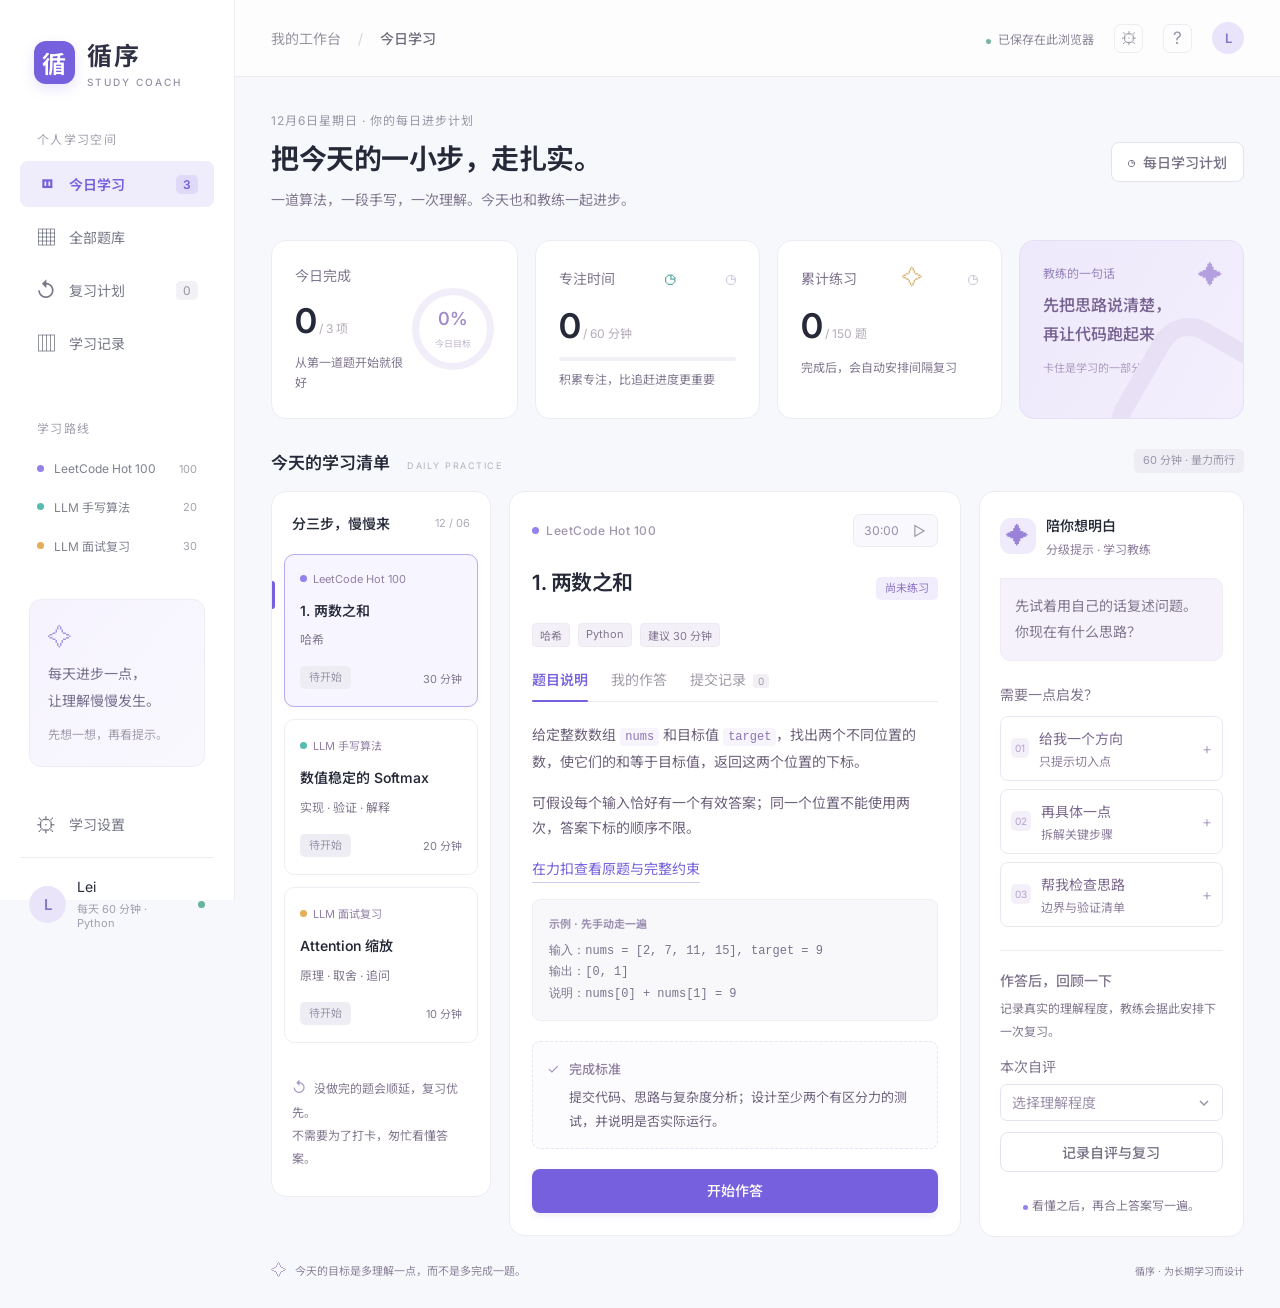
==== web/index.html @ 9d4f483c "Build Chinese study workspace with daily practice, drafts, hints and spaced review" ====
<!doctype html>
<html lang="zh-CN">
<head>
<meta charset="UTF-8"><meta name="viewport" content="width=device-width, initial-scale=1.0">
<meta name="theme-color" content="#7762e8"><meta name="description" content="Hot 100 与 LLM 的每日学习工作台：作答、分级提示、专注与间隔复习。">
<title>循序 · 你的算法学习教练</title>
<link rel="icon" href="./icon.svg" type="image/svg+xml"><link rel="stylesheet" href="./style.css">
</head>
<body>
<aside class="sidebar">
<a class="brand" href="#today"><span class="brand-mark">循</span><span>循序<small>STUDY COACH</small></span></a>
<div class="workspace-label">个人学习空间</div>
<nav aria-label="主导航">
<button data-view="today" class="nav-item active"><span>◫</span>今日学习<span class="nav-badge" id="today-count">3</span></button>
<button data-view="bank" class="nav-item"><span>▦</span>全部题库</button>
<button data-view="review" class="nav-item"><span>↺</span>复习计划<span id="review-count" class="nav-badge muted">0</span></button>
<button data-view="progress" class="nav-item"><span>▥</span>学习记录</button>
</nav>
<div class="sidebar-divider"></div><div class="workspace-label">学习路线</div>
<div class="track-label"><i class="dot purple"></i>LeetCode Hot 100<span>100</span></div>
<div class="track-label"><i class="dot teal"></i>LLM 手写算法<span>20</span></div>
<div class="track-label"><i class="dot amber"></i>LLM 面试复习<span>30</span></div>
<div class="sidebar-note"><span>✧</span><p>每天进步一点，<br>让理解慢慢发生。</p><small>先想一想，再看提示。</small></div>
<div class="sidebar-bottom"><button data-view="settings" class="nav-item"><span>⚙</span>学习设置</button><div class="profile"><div class="avatar">L</div><div>Lei<small>每天 60 分钟 · Python</small></div><span class="online" title="本地存档"></span></div></div>
</aside>
<div class="app-shell">
<header class="topbar"><div class="breadcrumb">我的工作台 <span>/</span> <strong id="view-title">今日学习</strong></div><div class="topbar-right"><span class="save-indicator" id="save-status">已保存在此浏览器</span><button class="icon-button" data-view="settings" aria-label="学习设置">⚙</button><button class="icon-button" id="help-button" aria-label="使用说明">?</button><div class="avatar small">L</div></div></header>
<main>
<section class="page-heading"><div><div class="eyebrow" id="date-label"></div><h1 id="heading">把今天的一小步，走扎实。</h1><p id="subheading">一道算法，一段手写，一次理解。今天也和教练一起进步。</p></div><button class="button secondary" id="schedule-button"><span>◷</span> 每日学习计划</button></section>
<div id="today-view" class="view">
<section class="overview-grid">
<div class="overview-card daily-progress"><div><span class="card-label">今日完成</span><div class="big-number"><span id="completed">0</span><small> / <span id="total-tasks">3</span> 项</small></div><span class="card-foot" id="completion-message">从第一道题开始就很好</span></div><div class="progress-ring" id="progress-ring"><div><b id="ring-percent">0%</b><small>今日目标</small></div></div></div>
<div class="overview-card"><div class="card-top"><span class="card-label">专注时间</span><span class="stat-icon teal-text">◷</span></div><div class="big-number"><span id="focus-minutes">0</span><small> / 60 分钟</small></div><div class="mini-progress"><i id="focus-bar"></i></div><span class="card-foot">积累专注，比追赶进度更重要</span></div>
<div class="overview-card"><div class="card-top"><span class="card-label">累计练习</span><span class="stat-icon amber-text">✧</span></div><div class="big-number"><span id="practiced">0</span><small> / 150 题</small></div><span class="card-foot" id="review-summary">完成后，会自动安排间隔复习</span></div>
<div class="coach-banner"><span class="coach-spark">✦</span><div class="coach-note-label">教练的一句话</div><p id="coach-message">先把思路说清楚，<br>再让代码跑起来。</p><small>卡住是学习的一部分。</small></div>
</section>
<div class="section-line"><h2>今天的学习清单 <span>DAILY PRACTICE</span></h2><span class="pill neutral">60 分钟 · 量力而行</span></div>
<div class="learning-grid">
<section class="task-panel panel"><div class="panel-heading"><h3>分三步，慢慢来</h3><span id="task-date"></span></div><div id="task-list"></div><div class="queue-note"><span>↺</span> 没做完的题会顺延，复习优先。<br>不需要为了打卡，匆忙看懂答案。</div></section>
<section class="workspace panel">
<div class="workspace-heading"><div class="workspace-topic" id="workspace-topic"></div><div class="timer"><span id="timer-clock">30:00</span><button id="timer-toggle" class="icon-button" aria-label="开始专注计时">▷</button></div></div>
<div class="question-title-row"><h2 id="question-title"></h2><span id="question-difficulty" class="pill"></span></div><div id="question-tags" class="question-tags"></div>
<div class="tabs" role="tablist"><button role="tab" aria-selected="true" data-tab="problem" class="active">题目说明</button><button role="tab" aria-selected="false" data-tab="answer">我的作答</button><button role="tab" aria-selected="false" data-tab="history">提交记录 <span id="submission-count">0</span></button></div>
<div class="tab-content" id="problem-tab"><div id="question-description"></div><div id="question-examples"></div><div class="acceptance"><span>✓</span><div><b>完成标准</b><p id="acceptance-text"></p></div></div><button class="button primary full" id="start-answer">开始作答</button></div>
<div class="tab-content hidden" id="answer-tab"><div class="editor-toolbar"><span id="editor-language">Python 3</span><span>自动保存草稿</span></div><div class="editor-wrap"><pre id="line-numbers" aria-hidden="true">1</pre><textarea id="answer-editor" spellcheck="false" aria-label="作答编辑器" placeholder="先写下你的思路，再开始编码…"></textarea></div><label class="field-label" for="reflection">思路与验证</label><textarea id="reflection" class="reflection" placeholder="时间 / 空间复杂度、测试结果，以及卡住的地方…"></textarea><div class="answer-actions"><button class="button secondary" id="copy-answer">复制给教练</button><button class="button primary" id="submit-answer">保存本次提交</button></div><p class="fine-print">作答保存在当前浏览器。复制到 Codex 聊天可获得逐行批改，网页不会自动运行代码。</p></div>
<div class="tab-content hidden" id="history-tab"><div id="submission-history"></div></div>
</section>
<aside class="mentor-panel panel"><div class="mentor-heading"><span class="mentor-avatar">✦</span><div><h3>陪你想明白</h3><small>分级提示 · 学习教练</small></div></div><div class="mentor-message" id="mentor-intro">先试着用自己的话复述问题。你现在有什么思路？</div><div class="hint-label">需要一点启发？</div><div class="hint-levels"><button data-hint="1"><span>01</span><div>给我一个方向<small>只提示切入点</small></div><span class="hint-plus">+</span></button><button data-hint="2"><span>02</span><div>再具体一点<small>拆解关键步骤</small></div><span class="hint-plus">+</span></button><button data-hint="3"><span>03</span><div>帮我检查思路<small>边界与验证清单</small></div><span class="hint-plus">+</span></button></div><div id="hint-output" class="hint-output hidden" aria-live="polite"></div><div class="mentor-separator"></div><h4>作答后，回顾一下</h4><p class="mentor-caption">记录真实的理解程度，教练会据此安排下一次复习。</p><label class="field-label" for="grade-score">本次自评</label><select id="grade-score"><option value="">选择理解程度</option><option value="0">0 · 还没有建立思路</option><option value="1">1 · 需要完整解答</option><option value="2">2 · 提示后基本完成</option><option value="3">3 · 独立完成并讲清</option><option value="4">4 · 能验证并应对变式</option></select><button class="button secondary full" id="complete-task">记录自评与复习</button><div class="mentor-bottom"><i class="dot purple"></i>看懂之后，再合上答案写一遍。</div></aside>
</div>
<div class="bottom-note"><span>✧</span> 今天的目标是多理解一点，而不是多完成一题。<span>循序 · 为长期学习而设计</span></div>
</div>
<div id="bank-view" class="view hidden"><section class="panel wide-panel"><div class="filter-bar"><input id="search" type="search" placeholder="搜索题名、题号或知识点…" aria-label="搜索题库"><select id="track-filter" aria-label="筛选路线"><option value="all">全部路线 · 150 题</option><option value="leetcode">LeetCode Hot 100</option><option value="llm_code">LLM 手写算法</option><option value="llm_qa">LLM 面试复习</option></select><select id="status-filter" aria-label="筛选状态"><option value="all">全部状态</option><option value="new">尚未练习</option><option value="due">待复习</option><option value="practiced">已练习</option></select></div><div id="bank-results"></div></section></div>
<div id="review-view" class="view hidden"><section class="panel wide-panel"><div class="panel-heading"><h3>复习队列</h3><span>1 · 3 · 7 · 14 · 30 天</span></div><p class="section-description">低于 3 分的题次日重做；每次独立通过，逐步延长间隔。到期题会优先加入每天的学习清单。</p><div id="review-list"></div></section></div>
<div id="progress-view" class="view hidden"><section class="panel wide-panel"><div class="panel-heading"><h3>每一次认真思考，都有记录</h3><button class="button secondary" id="export-progress">导出学习备份</button></div><div id="track-progress" class="track-progress"></div><div id="activity-list"></div></section></div>
<div id="settings-view" class="view hidden"><section class="panel settings-panel"><h2>按你的节奏学习</h2><p class="section-description">当前计划：每天 60 分钟，Python。提醒由 Codex 中已创建的每日自动化提供。</p><div class="setting-row"><div><b>上午出题</b><p>北京时间 · 每天</p></div><span class="time-chip">09:00</span></div><div class="setting-row"><div><b>晚间检查</b><p>北京时间 · 每天</p></div><span class="time-chip">21:00</span></div><div class="setting-row"><div><b>数据保存</b><p>当前浏览器本地保存；不同设备不会自动同步。</p></div><span class="pill green">本地存档</span></div><div class="setting-row"><div><b>深度批改</b><p>在作答区复制内容，粘贴到当前 Codex 聊天。</p></div><span class="pill purple-pill">Codex 教练</span></div><div class="settings-actions"><button class="button primary" id="export-settings">导出备份</button><button class="button secondary" id="import-button">导入备份 / 教练记录</button><input id="import-file" type="file" accept="application/json,.json" hidden></div><p class="fine-print">支持本网页导出的备份，或本地 coach.py 生成的 progress.json。导入会合并记录，请先导出备份。请勿向网页输入 API Key 或 GitHub Token。</p></section></div>
</main>
</div>
<dialog id="info-dialog"><button class="dialog-close icon-button" aria-label="关闭弹窗">×</button><div class="dialog-icon">✦</div><h2 id="dialog-title"></h2><div id="dialog-content"></div><button class="button primary full dialog-dismiss">明白了</button></dialog>
<div id="toast" role="status" aria-live="polite"></div>
<script src="./data.js"></script><script src="./core.js"></script><script src="./app.js"></script>
</body></html>
---- web/style.css ----
@import url('https://fonts.googleapis.com/css2?family=Noto+Sans+SC:wght@400;450;500;550;600;650;700&family=Inter:wght@400;500;550;600;650;700&display=swap');
:root{--purple:#7660dd;--purple-dark:#6047cf;--ink:#262938;--muted:#848693;--line:#ececf2;--canvas:#f7f8fc;--radius:15px;--teal:#24a79c}*{box-sizing:border-box}body{margin:0;background:var(--canvas);color:var(--ink);font-family:Inter,'Noto Sans SC',-apple-system,BlinkMacSystemFont,sans-serif;font-size:16px;-webkit-font-smoothing:antialiased}button,input,textarea,select{font:inherit}button,a,input,textarea,select{-webkit-tap-highlight-color:transparent}button{cursor:pointer}button{border:0;background:none;color:inherit}button:focus-visible,a:focus-visible{outline:3px solid #ada0f4;outline-offset:4px}button:disabled{opacity:.5;cursor:not-allowed}a{color:var(--purple);text-decoration:none}p{line-height:1.8}h1,h2,h3,h4,p{margin-top:0}.sidebar{width:235px;position:fixed;inset:0 auto 0 0;background:#fff;border-right:1px solid var(--line);display:flex;flex-direction:column;padding:36px 20px 20px;z-index:10}.brand{display:flex;align-items:center;gap:12px;color:#303144;font-size:25px;font-weight:650;letter-spacing:2px;padding:0 14px;margin-bottom:42px}.brand-mark{width:41px;height:43px;background:var(--purple);color:#fff;border-radius:12px;font-size:24px;display:grid;place-items:center;box-shadow:0 5px 13px #7762e82b}.brand small{display:block;font-size:10px;letter-spacing:2px;font-weight:500;margin-top:4px;color:#9390a5}.workspace-label{font-size:12px;letter-spacing:1.3px;color:#a0a1ae;padding:0 17px;margin-bottom:14px}nav{display:grid;gap:7px}.nav-item{display:flex;align-items:center;gap:13px;min-height:46px;width:100%;padding:10px 16px;border-radius:8px;font-size:14px;color:#777987;text-align:left;transition:.18s}.nav-item>span:first-child{font-size:21px;line-height:1;width:20px;text-align:center}.nav-item:hover{background:#f7f6fc;color:var(--purple)}.nav-item.active{background:#efecfb;color:var(--purple);font-weight:600}.nav-badge{margin-left:auto;font-size:12px;background:#e0d9f8;color:var(--purple);padding:2px 7px;border-radius:5px}.nav-badge.muted{background:#f1f1f6;color:#9695a3}.sidebar-divider{height:1px;background:var(--line);margin:28px 15px 25px}.track-label{display:flex;align-items:center;gap:10px;margin:11px 17px;font-size:13px;color:#7f8190}.track-label>span{margin-left:auto;font-size:12px;color:#a3a3ae}.dot{width:7px;height:7px;display:inline-block;border-radius:50%;flex-shrink:0}.purple{background:#9581ec}.teal{background:#56bcb1}.amber{background:#e4ad58}.sidebar-note{padding:23px 18px;margin:34px 9px;background:linear-gradient(130deg,#f6f3ff,#f9f8fd);border:1px solid #efebf8;border-radius:12px}.sidebar-note>span{font-size:24px;color:#a799df}.sidebar-note p{font-size:14px;color:#77708d;line-height:1.9;margin:9px 0}.sidebar-note small{font-size:12px;color:#a29aaf}.sidebar-bottom{margin-top:auto}.profile{display:flex;align-items:center;gap:11px;border-top:1px solid var(--line);padding:20px 9px 0;margin-top:10px;font-size:14px}.profile small{display:block;color:#a0a0af;font-size:11px;margin-top:5px}.avatar{display:grid;place-items:center;width:37px;height:37px;flex-shrink:0;border-radius:50%;background:#eae4fb;color:#8973c7;font-size:15px;font-weight:600}.avatar.small{width:32px;height:32px;font-size:13px}.online{width:7px;height:7px;background:#67b4a0;border-radius:50%;margin-left:auto}.app-shell{margin-left:235px}.topbar{height:77px;border-bottom:1px solid var(--line);background:#ffffffbf;display:flex;align-items:center;justify-content:space-between;padding:0 36px}.breadcrumb{font-size:13px;color:#9696a3}.breadcrumb span{color:#d4d2df;padding:0 13px}.breadcrumb strong{color:#6e6c7c;font-weight:500}.topbar-right{display:flex;align-items:center;gap:20px}.save-indicator{font-size:12px;color:#9698a5}.save-indicator:before{content:'';display:inline-block;width:5px;height:5px;border-radius:50%;background:#77b59e;margin-right:7px}.icon-button{width:29px;height:29px;display:inline-grid;place-items:center;border:1px solid var(--line);border-radius:7px;color:#9896a7;font-size:17px}.icon-button:hover{background:#eeeafa;color:var(--purple)}main{padding:34px 36px 20px;max-width:1700px;margin:0 auto}.page-heading{display:flex;justify-content:space-between;align-items:center;margin-bottom:28px;gap:20px}.eyebrow{font-size:12px;color:#9997a7;letter-spacing:1px;margin-bottom:9px}h1{font-size:28px;letter-spacing:-.5px;font-weight:650;margin:0 0 10px}.page-heading p{color:#92919f;font-size:13px;margin:0}.button{border-radius:8px;min-height:38px;padding:9px 16px;display:inline-flex;align-items:center;justify-content:center;gap:8px;font-size:13px;font-weight:500;white-space:nowrap;transition:background .18s,transform .18s}.button:hover{transform:translateY(-1px)}.button.primary{background:var(--purple);color:#fff;box-shadow:0 3px 7px #7660dd1c}.button.primary:hover{background:var(--purple-dark)}.button.secondary{background:#fff;border:1px solid #e4e2ed;color:#777184}.button.secondary:hover{background:#f8f6ff;border-color:#cfc5ee}.button.full{width:100%}.overview-grid{display:grid;grid-template-columns:1.1fr 1fr 1fr 1fr;gap:17px}.overview-card{background:#fff;border:1px solid var(--line);border-radius:var(--radius);padding:24px 23px;min-height:153px}.card-label{font-size:13px;color:#898796}.big-number{font-size:31px;font-weight:600;margin:14px 0 11px;letter-spacing:-1px;line-height:1.2}.big-number small{font-size:12px;color:#aaa7b6;letter-spacing:0;font-weight:400}.card-foot{font-size:11px;color:#a7a5b2}.daily-progress{display:flex;align-items:center;justify-content:space-between;gap:10px}.progress-ring{--progress:0%;height:83px;width:83px;background:conic-gradient(var(--purple) var(--progress),#efecf8 0);border-radius:50%;padding:6px;flex-shrink:0;transform:rotate(-90deg)}.progress-ring>div{background:#fff;border-radius:50%;height:100%;display:flex;flex-direction:column;justify-content:center;align-items:center;transform:rotate(90deg)}.progress-ring b{font-size:18px;color:#7364b3;font-weight:550}.progress-ring small{font-size:9px;color:#aaa6b5;margin-top:4px}.card-top{display:flex;justify-content:space-between;align-items:center}.stat-icon{font-size:21px}.teal-text{color:#60afa7}.amber-text{color:#d5ae6a}.mini-progress{height:4px;background:#f0f1f6;border-radius:8px;margin:-1px 0 9px}.mini-progress i{display:block;height:100%;border-radius:8px;background:#66b9ae;width:0;max-width:100%}.coach-banner{position:relative;border-radius:var(--radius);padding:23px;background:linear-gradient(120deg,#eee9fb,#f3effd);overflow:hidden;border:1px solid #e6dff5}.coach-banner:after{content:'';width:120px;height:120px;position:absolute;right:-38px;bottom:-70px;border:18px solid #e8e0f5;border-radius:40px;transform:rotate(30deg)}.coach-spark{position:absolute;right:20px;top:19px;font-size:25px;color:#b4a0de}.coach-note-label{font-size:12px;color:#9885bb}.coach-banner p{font-size:16px;line-height:1.8;font-weight:550;color:#776391;margin:10px 0 7px}.coach-banner small{font-size:11px;color:#ac9bbd}.section-line{display:flex;justify-content:space-between;align-items:center;margin:30px 0 17px}.section-line h2{font-size:17px;font-weight:600;margin:0}.section-line h2>span{font-size:9px;letter-spacing:1.5px;color:#b4b0bf;margin-left:13px;font-weight:400}.pill{display:inline-block;padding:4px 9px;border-radius:5px;font-size:11px;line-height:1.4;white-space:nowrap}.neutral{color:#9b96a8;background:#eeedf4}.green{background:#edf7f0;color:#62a180}.purple-pill{background:#f1edfc;color:#8a73c5}.learning-grid{display:grid;grid-template-columns:minmax(210px,.85fr) minmax(360px,1.8fr) minmax(235px,1fr);gap:18px;align-items:start}.panel{background:#fff;border:1px solid var(--line);border-radius:var(--radius);overflow:hidden}.panel-heading{padding:21px 20px;display:flex;align-items:center;justify-content:space-between;gap:10px}.panel-heading h3{font-size:14px;font-weight:550;margin:0}.panel-heading>span{font-size:11px;color:#b0aab9}.task-panel{min-height:620px}.task-card{position:relative;display:block;width:calc(100% - 24px);margin:0 12px 12px;border:1px solid #eeedf3;border-radius:10px;text-align:left;padding:17px 15px;background:#fff;transition:.2s}.task-card:hover{border-color:#bfb2ed}.task-card.selected{background:#f7f5ff;border-color:#bbaaf0;box-shadow:0 2px 7px #7963c50a}.task-card.selected:before{content:'';position:absolute;left:-13px;top:26px;width:3px;height:28px;background:var(--purple);border-radius:0 3px 3px 0}.task-card-top{display:flex;align-items:center;gap:7px;margin-bottom:12px;font-size:10px;color:#9e93b9}.task-card-top>span:last-child{margin-left:auto;color:#aaa3b8}.task-card h4{font-size:14px;line-height:1.6;font-weight:550;margin:0 0 9px}.task-card p{font-size:11px;color:#aaa4b7;margin:0 0 15px}.task-card-bottom{display:flex;justify-content:space-between;align-items:center;font-size:11px;color:#aea8ba}.task-status{font-size:10px;padding:3px 7px;background:#f1eef7;color:#9e8dbb;border-radius:4px}.task-status.complete{color:#58a089;background:#edf8f1}.queue-note{padding:19px 20px 25px;font-size:11px;line-height:1.9;color:#aaa4b5}.queue-note>span{color:#a89ac5;margin-right:5px;font-size:15px}.workspace{min-height:620px;padding:22px}.workspace-heading{display:flex;align-items:center;justify-content:space-between;gap:8px}.workspace-topic{color:var(--purple);font-size:11px;font-weight:500;letter-spacing:.5px}.timer{display:flex;align-items:center;gap:9px;padding:3px 5px 3px 10px;background:#f9f8fc;border:1px solid #eeeaf5;border-radius:7px;color:#8f839e;font-size:12px;font-variant-numeric:tabular-nums}.timer .icon-button{border:0;font-size:14px;width:23px;height:23px}.question-title-row{display:flex;align-items:center;gap:12px;margin:19px 0 12px}.question-title-row h2{font-size:22px;letter-spacing:-.5px;margin:0;font-weight:650}.question-tags{display:flex;gap:7px;flex-wrap:wrap;margin-bottom:23px}.question-tags span{font-size:10px;background:#f6f5f9;color:#a39aad;border:1px solid #eeeaf4;border-radius:4px;padding:3px 7px}.tabs{display:flex;gap:23px;border-bottom:1px solid var(--line);margin-bottom:20px}.tabs button{padding:0 0 12px;font-size:12px;color:#a29ba9;position:relative}.tabs button.active{color:var(--purple);font-weight:550}.tabs button.active:after{position:absolute;content:'';bottom:-1px;left:0;right:0;height:2px;background:var(--purple);border-radius:2px}.tabs button>span{font-size:10px;padding:1px 5px;background:#f2f0f6;border-radius:3px;margin-left:3px}.tab-content{font-size:13px;line-height:1.85}.tab-content p{color:#817b8c}.tab-content code{font-family:'SFMono-Regular',Consolas,monospace;font-size:12px;color:#8b75b4;background:#f7f4fb;padding:2px 5px;border-radius:4px}#question-description p{margin-bottom:16px}#question-description a{display:inline-block;border-bottom:1px solid #d6cbf0}.example{background:#f8f8fb;border:1px solid #f0edf5;border-radius:8px;padding:14px 16px;margin:16px 0}.example b{font-size:11px;color:#9d92b3;display:block;margin-bottom:7px}.example pre{font-family:Consolas,monospace;font-size:12px;line-height:1.8;color:#7a738c;white-space:pre-wrap;margin:0}.acceptance{display:flex;gap:10px;margin:20px 0;padding:14px;background:#fcfbfe;border:1px dashed #e8e2f1;border-radius:8px}.acceptance>span{color:#a392c3;font-size:14px}.acceptance b{font-size:11px;color:#90819e;font-weight:500}.acceptance p{font-size:11px;color:#aaa2b3;line-height:1.9;margin:3px 0 0}.mentor-panel{padding:23px 20px;min-height:620px}.mentor-heading{display:flex;align-items:center;gap:10px;margin-bottom:20px}.mentor-avatar{display:grid;place-items:center;background:#efebfc;color:#9a83d7;width:36px;height:36px;border-radius:11px;font-size:23px}.mentor-heading h3{font-size:14px;font-weight:550;margin:0 0 3px}.mentor-heading small{font-size:10px;color:#b1a9bc}.mentor-message{background:#f7f5fc;padding:14px;border:1px solid #f0ebf7;border-radius:0 10px 10px 10px;font-size:12px;color:#9a8eab;line-height:1.9;margin-bottom:23px}.hint-label{font-size:12px;color:#9991a4;margin-bottom:12px}.hint-levels{display:grid;gap:8px}.hint-levels button{display:flex;align-items:center;gap:10px;border:1px solid #ece7f3;border-radius:8px;padding:11px 10px;text-align:left}.hint-levels button:hover{background:#f9f6ff;border-color:#cabbeb}.hint-levels button>span:first-child{color:#b2a2cb;background:#f4f0fa;border-radius:5px;padding:4px;font-size:10px}.hint-levels button div{font-size:12px;color:#8b7d9f}.hint-levels button small{display:block;font-size:10px;color:#b7acc3;margin-top:4px}.hint-plus{margin-left:auto;color:#b4a4c8;font-size:15px}.hint-output{background:#faf8ff;padding:12px;border-left:2px solid #b6a5e0;font-size:12px;line-height:1.9;color:#8e7ba4;margin-top:12px}.mentor-separator{height:1px;background:var(--line);margin:23px 0 19px}.mentor-panel h4{font-size:12px;color:#8c8299;font-weight:500;margin:0 0 8px}.mentor-caption{font-size:11px;color:#b0a5bb;line-height:1.8;margin-bottom:12px}.field-label{display:block;font-size:11px;color:#9c91aa;margin:13px 0 8px}select{appearance:none;background:#fff url("data:image/svg+xml,%3Csvg width='12' height='8' xmlns='http://www.w3.org/2000/svg'%3E%3Cpath d='m2 2 4 4 4-4' fill='none' stroke='%239c91aa' stroke-width='1.5'/%3E%3C/svg%3E") no-repeat right 12px center;border:1px solid #e7e2ee;border-radius:7px;color:#9b90a9;min-height:37px;padding:8px 31px 8px 11px;font-size:12px}#grade-score{width:100%;margin-bottom:11px}.mentor-bottom{font-size:10px;color:#b4a9c0;margin-top:24px;text-align:center}.mentor-bottom .dot{width:5px;height:5px;margin-right:4px}.bottom-note{display:flex;align-items:center;gap:8px;color:#b2adbb;font-size:11px;margin:23px 0 8px}.bottom-note>span:first-child{font-size:16px;color:#b6a6d1}.bottom-note>span:last-child{margin-left:auto;font-size:10px}.editor-toolbar{display:flex;justify-content:space-between;align-items:center;background:#f1eff8;color:#8c7e9e;padding:8px 12px;font-size:10px;border-radius:7px 7px 0 0}.editor-wrap{display:flex;background:#faf9fe;border:1px solid #eeebf6;border-top:0;border-radius:0 0 7px 7px;overflow:hidden;height:270px}.editor-wrap pre{margin:0;padding:13px 8px 13px 12px;text-align:right;font:12px/1.8 Consolas,monospace;color:#c1b9d0;background:#f6f4fb;overflow:hidden;min-width:32px;white-space:pre}#answer-editor{resize:none;width:100%;padding:13px 12px;border:0;background:transparent;outline:none;white-space:pre;overflow:auto;font:12px/1.8 'SFMono-Regular',Consolas,monospace;color:#6a568b;tab-size:4}.reflection{width:100%;min-height:85px;resize:vertical;border:1px solid #eae5f2;border-radius:7px;padding:9px 11px;font-size:12px;color:#80748e;line-height:1.7}.reflection::placeholder{color:#b8b0c3}.answer-actions{display:flex;justify-content:flex-end;gap:9px;margin-top:15px}.fine-print{font-size:11px;line-height:1.8;color:#aaa2b4!important;margin:13px 0 0}.hidden{display:none!important}.wide-panel{padding:24px;min-height:400px}.wide-panel>.panel-heading{padding:0 0 22px}.filter-bar{display:flex;gap:12px;margin-bottom:20px}.filter-bar input{flex:1;min-width:100px;border:1px solid #e7e2ee;border-radius:7px;padding:10px 13px;font-size:13px;color:#796b8d}.bank-row{display:flex;align-items:center;gap:13px;padding:17px 9px;border-bottom:1px solid var(--line)}.bank-row>div{flex:1;min-width:0}.bank-row h3{margin:0 0 6px;font-size:14px;font-weight:500}.bank-row p{font-size:11px;color:#aaa0b7;margin:0}.bank-row>span{font-size:11px;color:#9e91ae;white-space:nowrap}.bank-result-count{font-size:12px;color:#aaa0b6;padding:5px 9px 12px}.empty{padding:55px 20px;text-align:center;color:#aaa0b5;font-size:13px;line-height:1.9}.empty>span{display:block;font-size:36px;color:#cabee0;margin-bottom:15px}.section-description{font-size:13px;color:#a095ad;line-height:1.9;margin-bottom:20px}.track-progress{display:grid;grid-template-columns:repeat(3,1fr);gap:15px;margin:5px 0 30px}.track-progress>div{background:#faf8fd;border:1px solid #eee9f6;border-radius:10px;padding:20px}.track-progress h3{font-size:13px;font-weight:500;color:#9484a8}.track-progress strong{font-size:29px;color:#78628f;font-weight:550}.track-progress small{font-size:12px;color:#b0a4bb}.history-item{border:1px solid #eae4f3;border-radius:8px;padding:16px;margin-bottom:12px}.history-item h4{font-size:13px;color:#8c7a9f;margin:0 0 7px}.history-item small{font-size:10px;color:#b2a5bd}.history-item pre{white-space:pre-wrap;overflow-wrap:anywhere;font:12px/1.8 Consolas,monospace;color:#7b6c8a;background:#faf8fd;padding:12px;border-radius:6px;max-height:230px;overflow:auto}.history-item p{font-size:12px;white-space:pre-wrap}.settings-panel{max-width:800px;padding:30px}.settings-panel h2{font-size:21px;font-weight:550}.setting-row{display:flex;justify-content:space-between;align-items:center;padding:21px 0;border-bottom:1px solid var(--line);gap:20px}.setting-row b{font-size:14px;font-weight:500}.setting-row p{font-size:12px;color:#aaa0b6;margin:5px 0 0}.time-chip{font-size:20px;font-weight:550;color:#8b75b1;font-variant-numeric:tabular-nums}.settings-actions{display:flex;gap:12px;margin-top:28px}dialog{max-width:440px;width:calc(100% - 36px);border:1px solid #e5ddf1;border-radius:18px;padding:32px;color:#766782;box-shadow:0 20px 80px #34234d22}dialog::backdrop{background:#29233a55;backdrop-filter:blur(3px)}dialog h2{font-size:21px;margin:18px 0 16px}dialog p{font-size:13px;color:#9c8da9;line-height:1.9}dialog ul{padding-left:19px;font-size:13px;color:#9c8da9;line-height:2.2}.dialog-icon{font-size:32px;color:var(--purple)}.dialog-close{position:absolute;right:17px;top:17px}.dialog-dismiss{margin-top:16px}#toast{position:fixed;bottom:30px;left:calc(50% + 117px);transform:translate(-50%,20px);padding:12px 21px;background:#4a3c5de8;color:#fff;border-radius:9px;font-size:13px;z-index:50;opacity:0;pointer-events:none;transition:.2s;max-width:90vw}#toast.show{opacity:1;transform:translate(-50%,0)}
/* Keep task-critical copy comfortable to read at desktop and mobile sizes. */
.task-card h4,.nav-item,.track-label,.panel-heading h3,.mentor-heading h3{font-size:14px}.tab-content,.button,.tabs button,.mentor-message,.hint-levels button div{font-size:14px}.hint-label,.mentor-panel h4,.field-label,select{font-size:14px}.card-label,.page-heading p,.breadcrumb{font-size:14px}.task-card p,.task-card-bottom,.queue-note,.mentor-caption,.fine-print,.mentor-bottom{font-size:12px}.hint-levels button small,.card-foot,.mentor-heading small{font-size:12px}.acceptance b,.acceptance p{font-size:13px}.editor-wrap{height:300px}#answer-editor,.editor-wrap pre{font-size:14px}.reflection{font-size:14px}.sidebar-note p{font-size:14px}.task-panel,.workspace,.mentor-panel{min-height:690px}.learning-grid{grid-template-columns:minmax(210px,.83fr) minmax(370px,1.7fr) minmax(250px,1fr)}
@media(min-width:1600px){main{padding-top:42px}.page-heading{margin-bottom:35px}.overview-card{min-height:170px}.learning-grid{grid-template-columns:1fr 1.9fr 1.05fr}.task-card{padding:20px 18px;margin-bottom:15px}.workspace{padding:27px}.mentor-panel{padding:27px 23px}.tab-content{font-size:15px}}
@media(max-width:1250px){.sidebar{width:205px;padding-left:14px;padding-right:14px}.app-shell{margin-left:205px}main{padding:28px 24px}.topbar{padding:0 24px}.overview-grid{gap:12px}.overview-card{padding:20px 16px}.progress-ring{width:65px;height:65px}.progress-ring small{font-size:8px}.card-foot{font-size:11px}.learning-grid{grid-template-columns:225px minmax(350px,1fr)}.mentor-panel{grid-column:1/-1;display:grid;grid-template-columns:1fr 1fr;column-gap:30px;min-height:0}.mentor-heading,.mentor-message,.hint-label,.hint-levels,.hint-output{grid-column:1}.mentor-separator{display:none}.mentor-panel h4{grid-column:2;grid-row:1;margin-top:3px}.mentor-caption{grid-column:2;grid-row:2}.mentor-panel .field-label{grid-column:2;grid-row:3}.mentor-panel select{grid-column:2;grid-row:4;align-self:start}.mentor-panel #complete-task{grid-column:2;grid-row:4;align-self:end;margin-top:65px}.mentor-bottom{grid-column:2;grid-row:5}.task-panel,.workspace{min-height:650px}#toast{left:calc(50% + 102px)}}
@media(max-width:1000px){.sidebar{width:78px;padding:25px 10px}.brand{padding:0;justify-content:center;margin-bottom:30px}.brand>span:last-child,.workspace-label,.nav-item>span:not(:first-child),.sidebar-note,.sidebar-divider,.track-label,.profile>div:not(.avatar),.online{display:none}.nav-item{font-size:0;justify-content:center;padding:12px 0;margin-bottom:6px}.nav-item>span:first-child{font-size:25px}.profile{padding:20px 0 0;justify-content:center}.app-shell{margin-left:78px}.overview-grid{grid-template-columns:repeat(2,1fr)}.coach-banner{min-height:140px}.overview-card{min-height:140px}.page-heading p{font-size:13px}h1{font-size:25px}.page-heading .button{font-size:12px}#toast{left:calc(50% + 39px)}}
@media(max-width:700px){.sidebar{width:100%;inset:auto 0 0;height:65px;padding:3px 9px;background:#ffffffed;backdrop-filter:blur(15px);border-top:1px solid var(--line);border-right:0}.brand,.sidebar-bottom,.sidebar .workspace-label{display:none}.sidebar nav{display:flex;justify-content:space-around;height:58px}.nav-item{width:25%;height:58px;min-height:0;display:flex;flex-direction:column;gap:4px;font-size:10px;padding:6px 0;margin:0;border-radius:8px}.nav-item>span:first-child{font-size:22px}.app-shell{margin-left:0}.topbar{height:57px;padding:0 18px}.topbar-right{gap:13px}.save-indicator{font-size:10px}.breadcrumb{font-size:11px}.breadcrumb span{padding:0 7px}.topbar-right .avatar{display:none}main{padding:25px 16px 85px}.page-heading{align-items:start;margin-bottom:24px}.page-heading .button{padding:8px;min-height:32px;font-size:0;gap:0}.page-heading .button>span{font-size:20px}.eyebrow{font-size:10px}h1{font-size:23px;line-height:1.5;letter-spacing:-.5px}.page-heading p{font-size:12px;max-width:290px}.overview-grid{gap:10px}.overview-card{padding:17px 15px;min-height:140px}.big-number{font-size:29px}.big-number small{font-size:10px}.card-label{font-size:12px}.card-foot{font-size:10px}.progress-ring{width:59px;height:59px;padding:5px}.progress-ring b{font-size:14px}.coach-banner{padding:18px 16px;min-height:140px}.coach-banner p{font-size:15px}.coach-banner small{font-size:10px}.coach-note-label{font-size:10px}.coach-spark{font-size:20px;right:12px;top:13px}.learning-grid{display:flex;flex-direction:column;gap:16px}.task-panel{width:100%;min-height:0;padding-bottom:8px}.task-panel .panel-heading{padding:16px}.task-panel #task-list{display:flex;overflow:auto;padding:0 9px;gap:9px}.task-card{width:190px;min-width:190px;padding:13px 12px;margin:0 0 5px}.task-card.selected:before{display:none}.task-card h4{font-size:13px;white-space:normal}.task-card p{font-size:10px;margin-bottom:12px}.task-card-top{font-size:10px}.task-card-bottom{font-size:11px}.queue-note{display:none}.workspace{width:100%;padding:20px;min-height:0}.mentor-panel{width:100%;display:block;min-height:0;padding:23px}.mentor-separator{display:block}.mentor-panel #complete-task{margin-top:0}.section-line{margin-top:25px}.section-line h2{font-size:16px}.section-line h2>span{display:none}.section-line>.pill{font-size:10px}.bottom-note{line-height:1.9;font-size:11px}.bottom-note>span:last-child{display:none}.question-title-row h2{font-size:22px}.filter-bar{flex-wrap:wrap}.filter-bar input{flex-basis:100%}.filter-bar select{flex:1;min-width:0;font-size:12px}.wide-panel{padding:17px}.bank-row{flex-wrap:wrap;gap:7px}.bank-row>div{flex-basis:75%}.bank-row h3{font-size:13px}.bank-row .button{min-height:30px;padding:5px 10px;font-size:12px}.track-progress{grid-template-columns:1fr}.track-progress>div{padding:15px}.settings-panel{padding:23px}.setting-row p{font-size:12px}.setting-row b{font-size:14px}.settings-actions{flex-wrap:wrap}.answer-actions{justify-content:space-between}.answer-actions .button{font-size:13px}.tabs{gap:22px}.tabs button{font-size:13px}#toast{left:50%;bottom:82px;width:max-content;max-width:90vw}.topbar .icon-button{width:25px;height:25px;font-size:14px}.panel-heading h3{font-size:14px}.wide-panel .panel-heading{flex-wrap:wrap}}
@media(prefers-reduced-motion:reduce){*{transition:none!important;scroll-behavior:auto!important}}
.workspace-topic{font-size:12px;color:#a196b0;display:flex;align-items:center;gap:7px}.workspace-heading{display:flex;justify-content:space-between;align-items:center;margin-bottom:17px}.timer{display:flex;align-items:center;gap:8px;font-size:12px;color:#9b8cae;font-variant-numeric:tabular-nums}.timer .icon-button{width:25px;height:25px;font-size:14px}.question-title-row{display:flex;align-items:center;justify-content:space-between;gap:10px}.question-title-row h2{font-size:21px;margin:0 0 12px;font-weight:600;line-height:1.6}.question-tags{display:flex;gap:8px;flex-wrap:wrap;margin-bottom:22px}.question-tags span{font-size:11px;color:#aaa0b7;background:#f7f5fa;border-radius:4px;padding:3px 7px}.progress-ring{width:82px;height:82px;background:conic-gradient(#9a86e7 0%,#f1edf9 0);border-radius:50%;padding:7px;flex-shrink:0}.progress-ring>div{background:#fff;border-radius:50%;width:100%;height:100%;display:flex;flex-direction:column;align-items:center;justify-content:center;gap:4px}.progress-ring b{font-size:18px;color:#a08aca;font-weight:550}.progress-ring small{font-size:9px;color:#c0b5d1}.daily-progress{display:flex;align-items:center;justify-content:space-between;gap:9px}.big-number{font-size:34px;font-weight:650;line-height:1.4;margin:12px 0 8px}.big-number small{font-size:12px;font-weight:400;color:#b5abba}.card-label{color:#a69caf}.card-foot{color:#b4aabb}.card-top{display:flex;align-items:center;justify-content:space-between}.card-top:after{content:'◷';font-size:20px;color:#d5cde1}.question-tags{margin-top:0}.task-card-top{display:flex;align-items:center;gap:6px;font-size:11px;color:#a294b3;margin-bottom:13px}.task-card-bottom{display:flex;align-items:center;justify-content:space-between;color:#afa2bc;font-size:11px}.task-card h4{line-height:1.7;margin-bottom:7px}.task-card p{color:#b0a5bc;margin-top:0}.card-foot{display:block;line-height:1.7}@media(max-width:1250px){.progress-ring{width:65px;height:65px;padding:6px}.progress-ring b{font-size:15px}.progress-ring small{font-size:8px}.big-number{font-size:30px}}@media(max-width:700px){.progress-ring{width:58px;height:58px;padding:5px}.progress-ring b{font-size:14px}.progress-ring small{font-size:8px}.big-number{font-size:27px}.big-number small{font-size:10px}.card-foot{font-size:10px}.question-title-row h2{font-size:20px}.task-card-top{margin-bottom:8px}.task-card h4{margin-bottom:5px}}
/* Text contrast and compact screens. */
.card-label,.card-foot,.page-heading p,.question-tags span,.mentor-caption,.fine-print,.queue-note,.task-card p,.task-card-bottom,.mentor-message,.hint-label,.mentor-panel h4,.field-label,.mentor-bottom,.section-description,.setting-row p{color:#81778f!important}.hint-levels button small,.mentor-heading small,.acceptance p{color:#8d7f9d}.tab-content p{color:#6d627b}.question-tags span{background:#f3f0f8}.mentor-message{background:#f5f2fb}.track-label{font-size:12px;white-space:nowrap}.track-label>span{font-size:11px}.settings-panel .fine-print{font-size:12px}.save-indicator{color:#8b8497}.hint-levels button div{color:#7b688f}.task-card-top{color:#9280a6}.mentor-caption{line-height:1.9}.bottom-note{color:#8b8198}
@media(max-width:700px){.progress-ring{width:60px;height:60px}.card-foot{font-size:11px}.daily-progress{gap:3px}.daily-progress .card-foot{font-size:10px}.settings-panel .setting-row p{max-width:215px}.setting-row{gap:10px}}
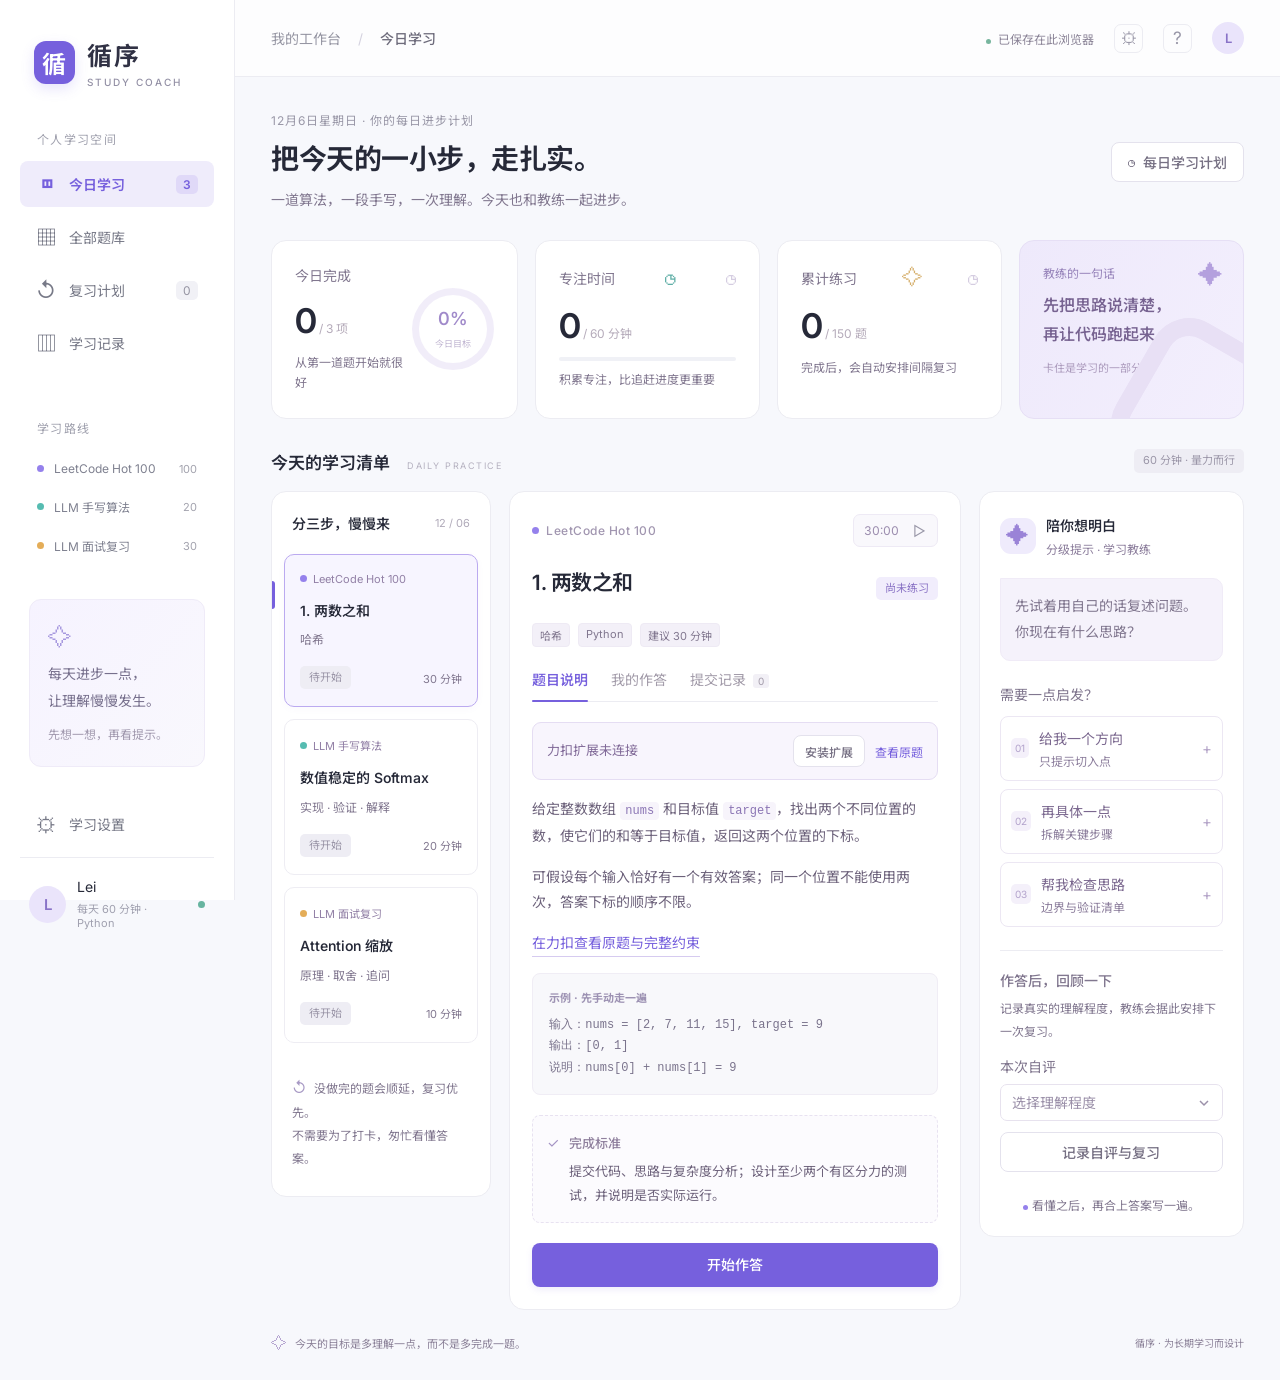
==== commit 8f44e690: "Connect official LeetCode judging through local browser extension" ====
--- a/web/index.html
+++ b/web/index.html
@@ -4,7 +4,7 @@
 <meta charset="UTF-8"><meta name="viewport" content="width=device-width, initial-scale=1.0">
 <meta name="theme-color" content="#7762e8"><meta name="description" content="Hot 100 与 LLM 的每日学习工作台：作答、分级提示、专注与间隔复习。">
 <title>循序 · 你的算法学习教练</title>
-<link rel="icon" href="./icon.svg" type="image/svg+xml"><link rel="stylesheet" href="./style.css">
+<link rel="icon" href="./icon.svg" type="image/svg+xml"><link rel="stylesheet" href="./style.css?v=20261119-lc1">
 </head>
 <body>
 <aside class="sidebar">
@@ -41,9 +41,10 @@
 <div class="workspace-heading"><div class="workspace-topic" id="workspace-topic"></div><div class="timer"><span id="timer-clock">30:00</span><button id="timer-toggle" class="icon-button" aria-label="开始专注计时">▷</button></div></div>
 <div class="question-title-row"><h2 id="question-title"></h2><span id="question-difficulty" class="pill"></span></div><div id="question-tags" class="question-tags"></div>
 <div class="tabs" role="tablist"><button role="tab" aria-selected="true" data-tab="problem" class="active">题目说明</button><button role="tab" aria-selected="false" data-tab="answer">我的作答</button><button role="tab" aria-selected="false" data-tab="history">提交记录 <span id="submission-count">0</span></button></div>
+<div id="leetcode-connection" class="leetcode-connection hidden"><span id="leetcode-status">力扣扩展未连接</span><button id="install-extension" class="button secondary">连接力扣</button><a id="official-problem" target="_blank" rel="noopener noreferrer">查看原题</a></div><div id="submission-status" class="submission-status hidden" role="status" aria-live="polite"></div>
 <div class="tab-content" id="problem-tab"><div id="question-description"></div><div id="question-examples"></div><div class="acceptance"><span>✓</span><div><b>完成标准</b><p id="acceptance-text"></p></div></div><button class="button primary full" id="start-answer">开始作答</button></div>
-<div class="tab-content hidden" id="answer-tab"><div class="editor-toolbar"><span id="editor-language">Python 3</span><span>自动保存草稿</span></div><div class="editor-wrap"><pre id="line-numbers" aria-hidden="true">1</pre><textarea id="answer-editor" spellcheck="false" aria-label="作答编辑器" placeholder="先写下你的思路，再开始编码…"></textarea></div><label class="field-label" for="reflection">思路与验证</label><textarea id="reflection" class="reflection" placeholder="时间 / 空间复杂度、测试结果，以及卡住的地方…"></textarea><div class="answer-actions"><button class="button secondary" id="copy-answer">复制给教练</button><button class="button primary" id="submit-answer">保存本次提交</button></div><p class="fine-print">作答保存在当前浏览器。复制到 Codex 聊天可获得逐行批改，网页不会自动运行代码。</p></div>
-<div class="tab-content hidden" id="history-tab"><div id="submission-history"></div></div>
+<div class="tab-content hidden" id="answer-tab"><div class="editor-toolbar"><span id="editor-language">Python 3</span><span>自动保存草稿</span></div><p class="editor-shortcuts">Enter 自动缩进 · Tab / Shift+Tab 调整缩进 · ⌘ / Ctrl+Enter 提交</p><div class="editor-wrap"><pre id="line-numbers" aria-hidden="true">1</pre><textarea id="answer-editor" spellcheck="false" autocapitalize="off" autocomplete="off" autocorrect="off" aria-label="作答编辑器" placeholder="先写下你的思路，再开始编码…"></textarea></div><label class="field-label" for="reflection">思路与验证</label><textarea id="reflection" class="reflection" placeholder="时间 / 空间复杂度、测试结果，以及卡住的地方…"></textarea><div class="answer-actions"><button class="button secondary" id="copy-answer">复制给教练</button><button class="button primary" id="submit-answer">提交答案</button></div><p class="fine-print">作答保存在当前浏览器。Hot 100 通过扩展交给力扣官方判题；LLM 手写及口述可复制给教练批改。</p></div>
+<div class="tab-content hidden" id="history-tab"><button id="cancel-official" class="button secondary hidden">停止等待官方结果</button><div id="submission-history"></div><div id="history-actions" class="answer-actions hidden"><button id="history-edit" class="button secondary">继续修改</button><button id="history-copy" class="button primary">复制已提交答案给教练</button></div><p class="fine-print">提交会保存答案快照。教练批改请复制到 Codex 聊天；完成情况可在右侧记录自评。</p></div>
 </section>
 <aside class="mentor-panel panel"><div class="mentor-heading"><span class="mentor-avatar">✦</span><div><h3>陪你想明白</h3><small>分级提示 · 学习教练</small></div></div><div class="mentor-message" id="mentor-intro">先试着用自己的话复述问题。你现在有什么思路？</div><div class="hint-label">需要一点启发？</div><div class="hint-levels"><button data-hint="1"><span>01</span><div>给我一个方向<small>只提示切入点</small></div><span class="hint-plus">+</span></button><button data-hint="2"><span>02</span><div>再具体一点<small>拆解关键步骤</small></div><span class="hint-plus">+</span></button><button data-hint="3"><span>03</span><div>帮我检查思路<small>边界与验证清单</small></div><span class="hint-plus">+</span></button></div><div id="hint-output" class="hint-output hidden" aria-live="polite"></div><div class="mentor-separator"></div><h4>作答后，回顾一下</h4><p class="mentor-caption">记录真实的理解程度，教练会据此安排下一次复习。</p><label class="field-label" for="grade-score">本次自评</label><select id="grade-score"><option value="">选择理解程度</option><option value="0">0 · 还没有建立思路</option><option value="1">1 · 需要完整解答</option><option value="2">2 · 提示后基本完成</option><option value="3">3 · 独立完成并讲清</option><option value="4">4 · 能验证并应对变式</option></select><button class="button secondary full" id="complete-task">记录自评与复习</button><div class="mentor-bottom"><i class="dot purple"></i>看懂之后，再合上答案写一遍。</div></aside>
 </div>
@@ -52,10 +53,10 @@
 <div id="bank-view" class="view hidden"><section class="panel wide-panel"><div class="filter-bar"><input id="search" type="search" placeholder="搜索题名、题号或知识点…" aria-label="搜索题库"><select id="track-filter" aria-label="筛选路线"><option value="all">全部路线 · 150 题</option><option value="leetcode">LeetCode Hot 100</option><option value="llm_code">LLM 手写算法</option><option value="llm_qa">LLM 面试复习</option></select><select id="status-filter" aria-label="筛选状态"><option value="all">全部状态</option><option value="new">尚未练习</option><option value="due">待复习</option><option value="practiced">已练习</option></select></div><div id="bank-results"></div></section></div>
 <div id="review-view" class="view hidden"><section class="panel wide-panel"><div class="panel-heading"><h3>复习队列</h3><span>1 · 3 · 7 · 14 · 30 天</span></div><p class="section-description">低于 3 分的题次日重做；每次独立通过，逐步延长间隔。到期题会优先加入每天的学习清单。</p><div id="review-list"></div></section></div>
 <div id="progress-view" class="view hidden"><section class="panel wide-panel"><div class="panel-heading"><h3>每一次认真思考，都有记录</h3><button class="button secondary" id="export-progress">导出学习备份</button></div><div id="track-progress" class="track-progress"></div><div id="activity-list"></div></section></div>
-<div id="settings-view" class="view hidden"><section class="panel settings-panel"><h2>按你的节奏学习</h2><p class="section-description">当前计划：每天 60 分钟，Python。提醒由 Codex 中已创建的每日自动化提供。</p><div class="setting-row"><div><b>上午出题</b><p>北京时间 · 每天</p></div><span class="time-chip">09:00</span></div><div class="setting-row"><div><b>晚间检查</b><p>北京时间 · 每天</p></div><span class="time-chip">21:00</span></div><div class="setting-row"><div><b>数据保存</b><p>当前浏览器本地保存；不同设备不会自动同步。</p></div><span class="pill green">本地存档</span></div><div class="setting-row"><div><b>深度批改</b><p>在作答区复制内容，粘贴到当前 Codex 聊天。</p></div><span class="pill purple-pill">Codex 教练</span></div><div class="settings-actions"><button class="button primary" id="export-settings">导出备份</button><button class="button secondary" id="import-button">导入备份 / 教练记录</button><input id="import-file" type="file" accept="application/json,.json" hidden></div><p class="fine-print">支持本网页导出的备份，或本地 coach.py 生成的 progress.json。导入会合并记录，请先导出备份。请勿向网页输入 API Key 或 GitHub Token。</p></section></div>
+<div id="settings-view" class="view hidden"><section class="panel settings-panel"><h2>按你的节奏学习</h2><p class="section-description">当前计划：每天 60 分钟，Python。提醒由 Codex 中已创建的每日自动化提供。</p><div class="setting-row"><div><b>上午出题</b><p>北京时间 · 每天</p></div><span class="time-chip">09:00</span></div><div class="setting-row"><div><b>晚间检查</b><p>北京时间 · 每天</p></div><span class="time-chip">21:00</span></div><div class="setting-row"><div><b>数据保存</b><p>当前浏览器本地保存；不同设备不会自动同步。</p></div><span class="pill green">本地存档</span></div><div class="setting-row"><div><b>深度批改</b><p>在作答区复制内容，粘贴到当前 Codex 聊天。</p></div><span class="pill purple-pill">Codex 教练</span></div><div class="leetcode-settings"><h3>力扣账号与官方判题</h3><label class="field-label" for="leetcode-username">力扣个人主页用户名</label><input id="leetcode-username" placeholder="例如个人主页 /u/ 后面的用户名" autocomplete="off"><label class="field-label" for="leetcode-round-start">只同步此日期起的 AC</label><input id="leetcode-round-start" type="date"><button id="sync-leetcode" class="button secondary">同步最近 AC</button><p id="leetcode-sync-status" class="fine-print">复用旧项目的最近 AC 查询；查不到记录不代表答案错误。</p><button id="settings-install-extension" class="button secondary">安装 / 连接扩展</button></div><div class="settings-actions"><button class="button primary" id="export-settings">导出备份</button><button class="button secondary" id="import-button">导入备份 / 教练记录</button><input id="import-file" type="file" accept="application/json,.json" hidden></div><p class="fine-print">支持本网页导出的备份，或本地 coach.py 生成的 progress.json。导入会合并记录，请先导出备份。请勿向网页输入 API Key 或 GitHub Token。</p></section></div>
 </main>
 </div>
 <dialog id="info-dialog"><button class="dialog-close icon-button" aria-label="关闭弹窗">×</button><div class="dialog-icon">✦</div><h2 id="dialog-title"></h2><div id="dialog-content"></div><button class="button primary full dialog-dismiss">明白了</button></dialog>
 <div id="toast" role="status" aria-live="polite"></div>
-<script src="./data.js"></script><script src="./core.js"></script><script src="./app.js"></script>
+<script src="./data.js"></script><script src="./core.js?v=20261119-lc1"></script><script src="./editor.js"></script><script src="./leetcode-problems.js?v=20261119-lc1"></script><script src="./leetcode.js?v=20261119-lc1"></script><script src="./app.js?v=20261119-lc1"></script>
 </body></html>
--- a/web/style.css
+++ b/web/style.css
@@ -11,3 +11,6 @@
 /* Text contrast and compact screens. */
 .card-label,.card-foot,.page-heading p,.question-tags span,.mentor-caption,.fine-print,.queue-note,.task-card p,.task-card-bottom,.mentor-message,.hint-label,.mentor-panel h4,.field-label,.mentor-bottom,.section-description,.setting-row p{color:#81778f!important}.hint-levels button small,.mentor-heading small,.acceptance p{color:#8d7f9d}.tab-content p{color:#6d627b}.question-tags span{background:#f3f0f8}.mentor-message{background:#f5f2fb}.track-label{font-size:12px;white-space:nowrap}.track-label>span{font-size:11px}.settings-panel .fine-print{font-size:12px}.save-indicator{color:#8b8497}.hint-levels button div{color:#7b688f}.task-card-top{color:#9280a6}.mentor-caption{line-height:1.9}.bottom-note{color:#8b8198}
 @media(max-width:700px){.progress-ring{width:60px;height:60px}.card-foot{font-size:11px}.daily-progress{gap:3px}.daily-progress .card-foot{font-size:10px}.settings-panel .setting-row p{max-width:215px}.setting-row{gap:10px}}
+.editor-shortcuts{margin:0;padding:8px 11px;background:#f8f6fc;color:#81718e!important;font-size:12px;line-height:1.7}.submission-status{border:1px solid #cde6db;background:#f0f8f4;color:#3f7961;padding:12px 14px;border-radius:8px;font-size:14px;line-height:1.8;margin:0 0 18px;overflow-wrap:anywhere}.submission-status.pending{border-color:#e3d4b7;background:#fff9ed;color:#8d6a30}.submission-status.error{border-color:#ebc6cb;background:#fff3f4;color:#a64e5a}#history-actions{flex-wrap:wrap}#answer-editor{tab-size:4}
+.leetcode-connection{display:flex;align-items:center;gap:10px;flex-wrap:wrap;padding:10px 12px;background:#f8f5fe;border:1px solid #e3dcf1;border-radius:8px;margin:0 0 16px;font-size:12px;color:#82718f}.leetcode-connection span{flex:1;min-width:130px}.leetcode-connection .button{font-size:12px;padding:6px 9px;min-height:30px}.leetcode-connection a{font-size:12px}.official-result{padding:14px;border-radius:8px;border:1px solid #e5dcf0;background:#faf7fe;margin:12px 0;font-size:13px}.official-result.accepted{background:#eef9f2;border-color:#c7e3d2;color:#368360}.official-result.failed{background:#fff4f3;border-color:#f0d0cc;color:#a85c51}.official-result p{font-size:12px;line-height:1.8;margin:7px 0}.official-result summary{cursor:pointer;font-size:13px;font-weight:500}.official-result details{margin:12px 0}.official-result pre{background:#ffffffab;max-height:220px;overflow:auto;white-space:pre-wrap;overflow-wrap:anywhere}.leetcode-settings{padding:25px 0 12px}.leetcode-settings h3{font-size:16px;font-weight:500}.leetcode-settings input{display:block;width:100%;margin:7px 0 14px;padding:10px;border:1px solid #e5ddf0;border-radius:7px;font-size:14px;color:#766286}.leetcode-settings button{margin-top:8px}#cancel-official{margin-bottom:14px}dialog ol{padding-left:19px;font-size:13px;color:#8e7ca3;line-height:2}.history-item h4{font-size:15px;line-height:1.8}
+.leetcode-connection{display:flex;flex-wrap:wrap;align-items:center;gap:10px;border:1px solid #e5ddf3;border-radius:9px;padding:12px 14px;margin:0 0 16px;background:#f8f5fd;font-size:13px;color:#826b99}.leetcode-connection>span{flex:1;min-width:140px;line-height:1.8}.leetcode-connection .button{padding:6px 11px;min-height:32px;font-size:12px}.leetcode-connection a{font-size:12px}.official-result pre{font-size:13px}.official-result b{font-size:14px}
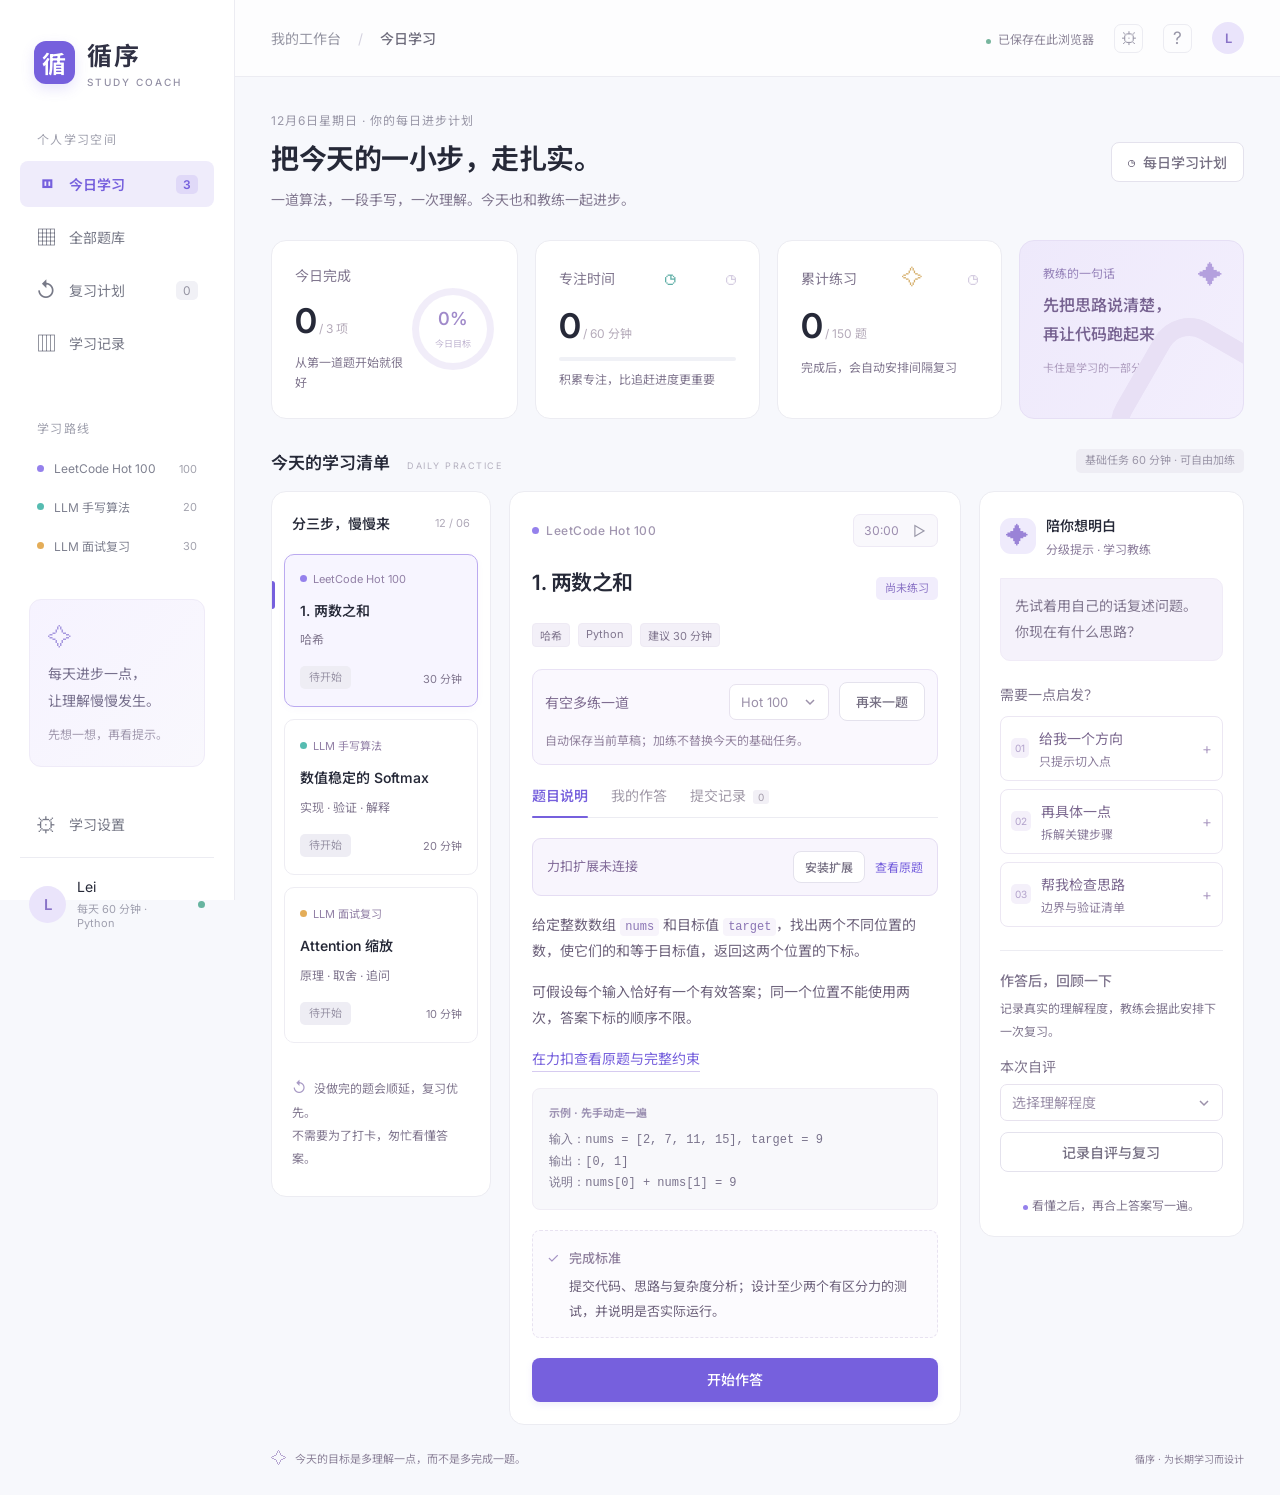
==== commit 439c7589: "Add optional extra practice with saved drafts and spaced review" ====
--- a/web/index.html
+++ b/web/index.html
@@ -4,7 +4,7 @@
 <meta charset="UTF-8"><meta name="viewport" content="width=device-width, initial-scale=1.0">
 <meta name="theme-color" content="#7762e8"><meta name="description" content="Hot 100 与 LLM 的每日学习工作台：作答、分级提示、专注与间隔复习。">
 <title>循序 · 你的算法学习教练</title>
-<link rel="icon" href="./icon.svg" type="image/svg+xml"><link rel="stylesheet" href="./style.css?v=20261119-lc1">
+<link rel="icon" href="./icon.svg" type="image/svg+xml"><link rel="stylesheet" href="./style.css?v=20261119-extra1">
 </head>
 <body>
 <aside class="sidebar">
@@ -34,13 +34,13 @@
 <div class="overview-card"><div class="card-top"><span class="card-label">累计练习</span><span class="stat-icon amber-text">✧</span></div><div class="big-number"><span id="practiced">0</span><small> / 150 题</small></div><span class="card-foot" id="review-summary">完成后，会自动安排间隔复习</span></div>
 <div class="coach-banner"><span class="coach-spark">✦</span><div class="coach-note-label">教练的一句话</div><p id="coach-message">先把思路说清楚，<br>再让代码跑起来。</p><small>卡住是学习的一部分。</small></div>
 </section>
-<div class="section-line"><h2>今天的学习清单 <span>DAILY PRACTICE</span></h2><span class="pill neutral">60 分钟 · 量力而行</span></div>
+<div class="section-line"><h2>今天的学习清单 <span>DAILY PRACTICE</span></h2><span class="pill neutral">基础任务 60 分钟 · 可自由加练</span></div>
 <div class="learning-grid">
-<section class="task-panel panel"><div class="panel-heading"><h3>分三步，慢慢来</h3><span id="task-date"></span></div><div id="task-list"></div><div class="queue-note"><span>↺</span> 没做完的题会顺延，复习优先。<br>不需要为了打卡，匆忙看懂答案。</div></section>
+<section class="task-panel panel"><div class="panel-heading"><h3>分三步，慢慢来</h3><span id="task-date"></span></div><div id="task-list"></div><details id="extra-practice-section" class="extra-practice-section hidden" open><summary id="extra-practice-summary">今日加练</summary><div id="extra-task-list"></div></details><div class="queue-note"><span>↺</span> 没做完的题会顺延，复习优先。<br>不需要为了打卡，匆忙看懂答案。</div></section>
 <section class="workspace panel">
 <div class="workspace-heading"><div class="workspace-topic" id="workspace-topic"></div><div class="timer"><span id="timer-clock">30:00</span><button id="timer-toggle" class="icon-button" aria-label="开始专注计时">▷</button></div></div>
 <div class="question-title-row"><h2 id="question-title"></h2><span id="question-difficulty" class="pill"></span></div><div id="question-tags" class="question-tags"></div>
-<div class="tabs" role="tablist"><button role="tab" aria-selected="true" data-tab="problem" class="active">题目说明</button><button role="tab" aria-selected="false" data-tab="answer">我的作答</button><button role="tab" aria-selected="false" data-tab="history">提交记录 <span id="submission-count">0</span></button></div>
+<div class="extra-practice-controls"><label for="practice-track">有空多练一道</label><select id="practice-track" aria-label="加练路线"><option value="leetcode">Hot 100</option><option value="llm_code">LLM 手写</option><option value="llm_qa">LLM 面试</option></select><button id="next-question" class="button secondary" title="保留草稿，优先复习，再选新题">再来一题</button><p>自动保存当前草稿；加练不替换今天的基础任务。</p></div><div class="tabs" role="tablist"><button role="tab" aria-selected="true" data-tab="problem" class="active">题目说明</button><button role="tab" aria-selected="false" data-tab="answer">我的作答</button><button role="tab" aria-selected="false" data-tab="history">提交记录 <span id="submission-count">0</span></button></div>
 <div id="leetcode-connection" class="leetcode-connection hidden"><span id="leetcode-status">力扣扩展未连接</span><button id="install-extension" class="button secondary">连接力扣</button><a id="official-problem" target="_blank" rel="noopener noreferrer">查看原题</a></div><div id="submission-status" class="submission-status hidden" role="status" aria-live="polite"></div>
 <div class="tab-content" id="problem-tab"><div id="question-description"></div><div id="question-examples"></div><div class="acceptance"><span>✓</span><div><b>完成标准</b><p id="acceptance-text"></p></div></div><button class="button primary full" id="start-answer">开始作答</button></div>
 <div class="tab-content hidden" id="answer-tab"><div class="editor-toolbar"><span id="editor-language">Python 3</span><span>自动保存草稿</span></div><p class="editor-shortcuts">Enter 自动缩进 · Tab / Shift+Tab 调整缩进 · ⌘ / Ctrl+Enter 提交</p><div class="editor-wrap"><pre id="line-numbers" aria-hidden="true">1</pre><textarea id="answer-editor" spellcheck="false" autocapitalize="off" autocomplete="off" autocorrect="off" aria-label="作答编辑器" placeholder="先写下你的思路，再开始编码…"></textarea></div><label class="field-label" for="reflection">思路与验证</label><textarea id="reflection" class="reflection" placeholder="时间 / 空间复杂度、测试结果，以及卡住的地方…"></textarea><div class="answer-actions"><button class="button secondary" id="copy-answer">复制给教练</button><button class="button primary" id="submit-answer">提交答案</button></div><p class="fine-print">作答保存在当前浏览器。Hot 100 通过扩展交给力扣官方判题；LLM 手写及口述可复制给教练批改。</p></div>
@@ -58,5 +58,5 @@
 </div>
 <dialog id="info-dialog"><button class="dialog-close icon-button" aria-label="关闭弹窗">×</button><div class="dialog-icon">✦</div><h2 id="dialog-title"></h2><div id="dialog-content"></div><button class="button primary full dialog-dismiss">明白了</button></dialog>
 <div id="toast" role="status" aria-live="polite"></div>
-<script src="./data.js"></script><script src="./core.js?v=20261119-lc1"></script><script src="./editor.js"></script><script src="./leetcode-problems.js?v=20261119-lc1"></script><script src="./leetcode.js?v=20261119-lc1"></script><script src="./app.js?v=20261119-lc1"></script>
+<script src="./data.js"></script><script src="./core.js?v=20261119-extra1"></script><script src="./editor.js"></script><script src="./leetcode-problems.js?v=20261119-extra1"></script><script src="./leetcode.js?v=20261119-extra1"></script><script src="./app.js?v=20261119-extra1"></script>
 </body></html>
--- a/web/style.css
+++ b/web/style.css
@@ -14,3 +14,4 @@
 .editor-shortcuts{margin:0;padding:8px 11px;background:#f8f6fc;color:#81718e!important;font-size:12px;line-height:1.7}.submission-status{border:1px solid #cde6db;background:#f0f8f4;color:#3f7961;padding:12px 14px;border-radius:8px;font-size:14px;line-height:1.8;margin:0 0 18px;overflow-wrap:anywhere}.submission-status.pending{border-color:#e3d4b7;background:#fff9ed;color:#8d6a30}.submission-status.error{border-color:#ebc6cb;background:#fff3f4;color:#a64e5a}#history-actions{flex-wrap:wrap}#answer-editor{tab-size:4}
 .leetcode-connection{display:flex;align-items:center;gap:10px;flex-wrap:wrap;padding:10px 12px;background:#f8f5fe;border:1px solid #e3dcf1;border-radius:8px;margin:0 0 16px;font-size:12px;color:#82718f}.leetcode-connection span{flex:1;min-width:130px}.leetcode-connection .button{font-size:12px;padding:6px 9px;min-height:30px}.leetcode-connection a{font-size:12px}.official-result{padding:14px;border-radius:8px;border:1px solid #e5dcf0;background:#faf7fe;margin:12px 0;font-size:13px}.official-result.accepted{background:#eef9f2;border-color:#c7e3d2;color:#368360}.official-result.failed{background:#fff4f3;border-color:#f0d0cc;color:#a85c51}.official-result p{font-size:12px;line-height:1.8;margin:7px 0}.official-result summary{cursor:pointer;font-size:13px;font-weight:500}.official-result details{margin:12px 0}.official-result pre{background:#ffffffab;max-height:220px;overflow:auto;white-space:pre-wrap;overflow-wrap:anywhere}.leetcode-settings{padding:25px 0 12px}.leetcode-settings h3{font-size:16px;font-weight:500}.leetcode-settings input{display:block;width:100%;margin:7px 0 14px;padding:10px;border:1px solid #e5ddf0;border-radius:7px;font-size:14px;color:#766286}.leetcode-settings button{margin-top:8px}#cancel-official{margin-bottom:14px}dialog ol{padding-left:19px;font-size:13px;color:#8e7ca3;line-height:2}.history-item h4{font-size:15px;line-height:1.8}
 .leetcode-connection{display:flex;flex-wrap:wrap;align-items:center;gap:10px;border:1px solid #e5ddf3;border-radius:9px;padding:12px 14px;margin:0 0 16px;background:#f8f5fd;font-size:13px;color:#826b99}.leetcode-connection>span{flex:1;min-width:140px;line-height:1.8}.leetcode-connection .button{padding:6px 11px;min-height:32px;font-size:12px}.leetcode-connection a{font-size:12px}.official-result pre{font-size:13px}.official-result b{font-size:14px}
+.extra-practice-controls{display:flex;flex-wrap:wrap;align-items:center;gap:10px;background:#faf8fe;border:1px solid #e9e2f5;border-radius:10px;padding:12px;margin:0 0 20px}.extra-practice-controls label{font-size:14px;color:#7f6d91;flex:1;white-space:nowrap}.extra-practice-controls select{font-size:13px;min-height:36px}.extra-practice-controls .button{font-size:13px;min-height:36px}.extra-practice-controls p{flex-basis:100%;margin:0;color:#92839e;font-size:12px;line-height:1.7}.extra-practice-section{margin:12px 0;border-top:1px solid #ece7f4;padding-top:15px}.extra-practice-section summary{cursor:pointer;padding:0 20px 15px;font-size:13px;color:#8a73ab}.extra-practice-section .task-card{background:#fcfaff}#extra-task-list{max-height:340px;overflow:auto}.extra-practice-section .task-card.selected{background:#f3eefa}@media(max-width:700px){.extra-practice-controls label{flex-basis:100%}.extra-practice-controls select{flex:1}.extra-practice-section{margin:8px 0 0}.extra-practice-section summary{padding:5px 16px 12px}#extra-task-list{display:flex;max-height:none;gap:9px;overflow:auto;padding:0 9px 5px}.extra-practice-section .task-card{flex-shrink:0}}
